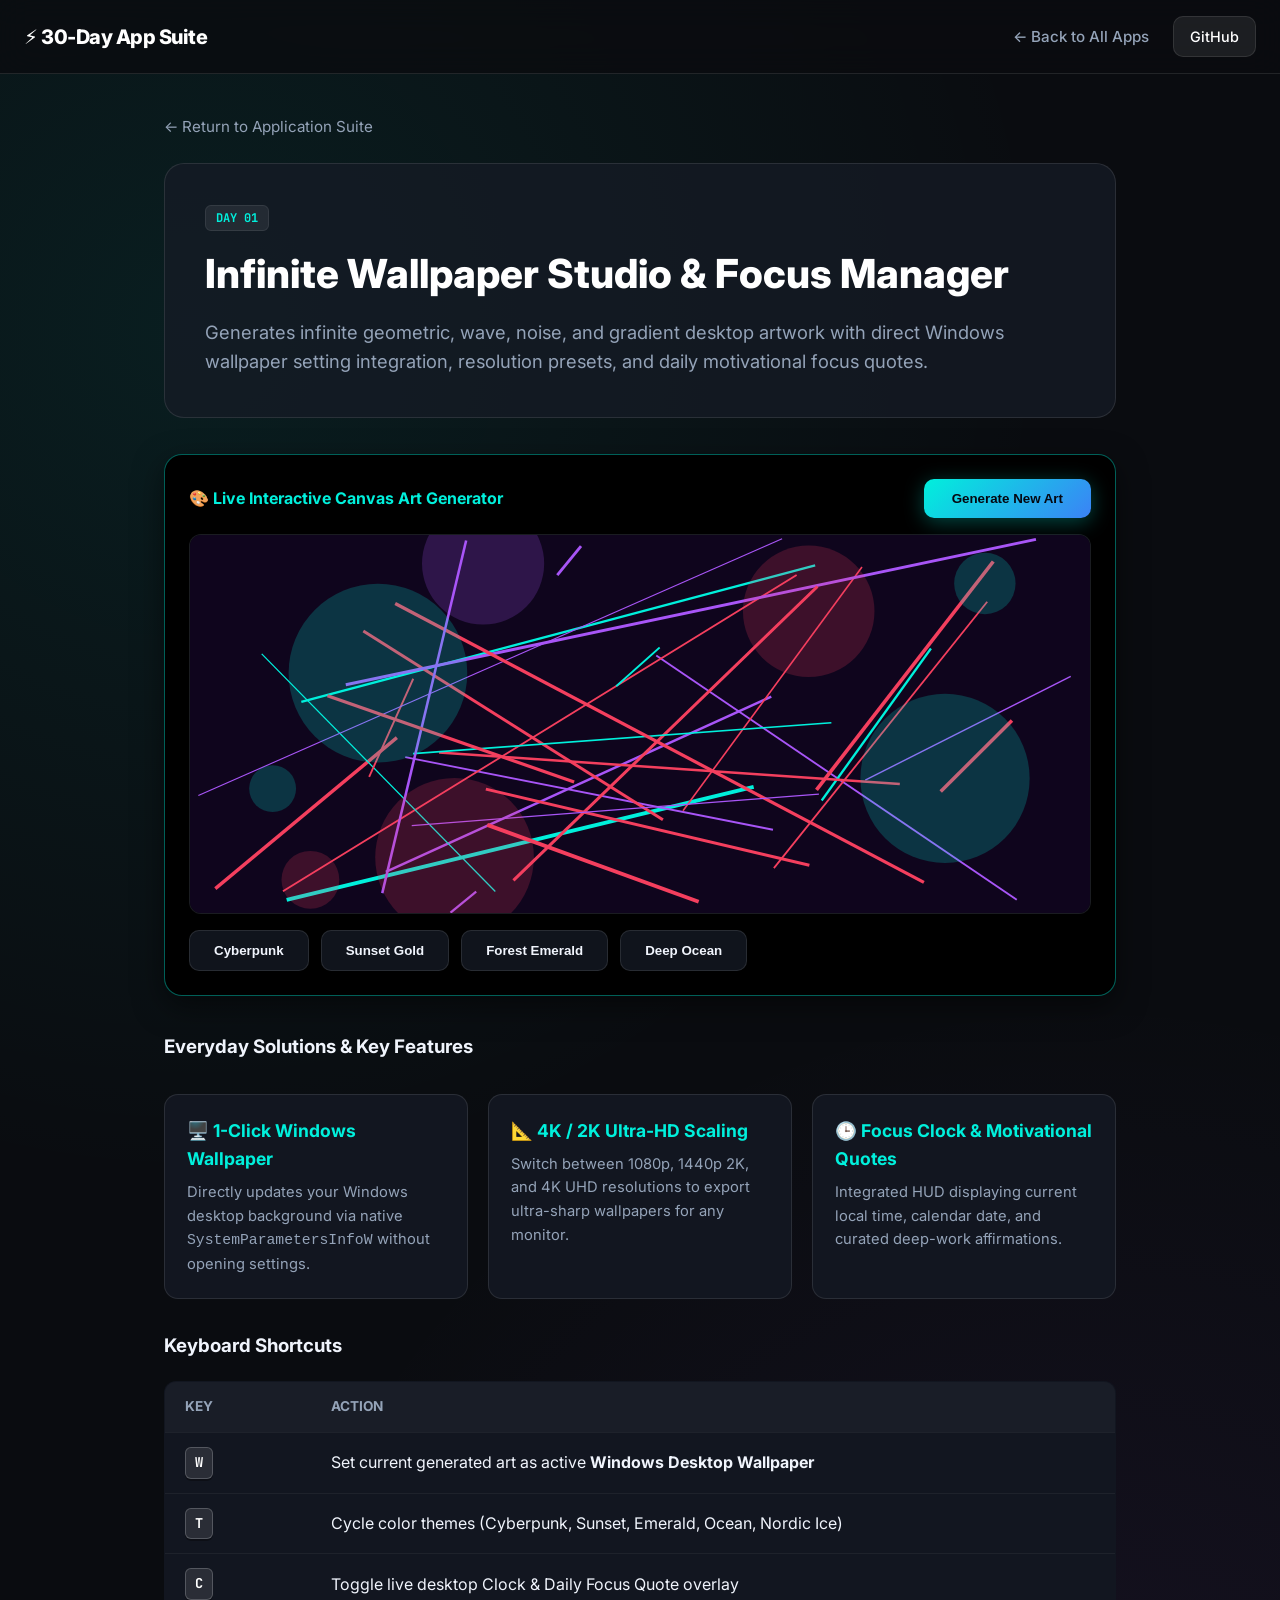
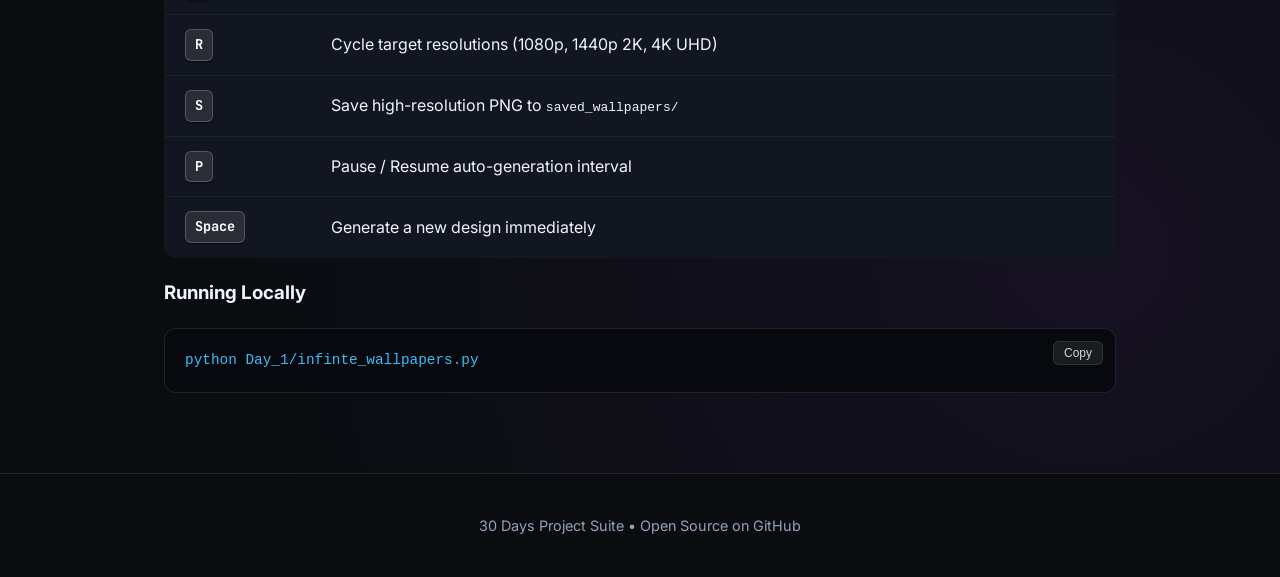
==== apps/day1.html @ 2e4862d1 "feat(docs): add interactive static showcase website for all 10 applications" ====
<!DOCTYPE html>
<html lang="en">
<head>
  <meta charset="UTF-8">
  <meta name="viewport" content="width=device-width, initial-scale=1.0">
  <title>Day 1: Infinite Wallpaper Studio | Project Showcase</title>
  <link rel="stylesheet" href="../assets/css/style.css">
  <link href="https://fonts.googleapis.com/css2?family=Inter:wght@400;600;700;800&family=JetBrains+Mono:wght@500;700&display=swap" rel="stylesheet">
</head>
<body>

  <header>
    <div class="nav-container">
      <a href="../index.html" class="logo">
        <span>⚡ 30-Day App Suite</span>
      </a>
      <nav>
        <ul>
          <li><a href="../index.html">← Back to All Apps</a></li>
          <li><a href="https://github.com/AryanXCode646/7_days_cool_-projects" target="_blank" class="github-btn">GitHub</a></li>
        </ul>
      </nav>
    </div>
  </header>

  <main class="detail-container">
    <a href="../index.html" class="back-link">← Return to Application Suite</a>

    <div class="detail-header">
      <span class="day-badge">DAY 01</span>
      <h1>Infinite Wallpaper Studio & Focus Manager</h1>
      <p>Generates infinite geometric, wave, noise, and gradient desktop artwork with direct Windows wallpaper setting integration, resolution presets, and daily motivational focus quotes.</p>
    </div>

    <!-- Live Interactive Wallpaper Generator -->
    <div class="demo-container">
      <div class="demo-header">
        <span class="demo-title">🎨 Live Interactive Canvas Art Generator</span>
        <button class="btn-primary" onclick="generateWebArt()">Generate New Art</button>
      </div>
      <canvas id="wallpaperCanvas" class="demo-canvas"></canvas>
      <div class="demo-controls">
        <button class="btn-secondary" onclick="setPalette('cyberpunk')">Cyberpunk</button>
        <button class="btn-secondary" onclick="setPalette('sunset')">Sunset Gold</button>
        <button class="btn-secondary" onclick="setPalette('emerald')">Forest Emerald</button>
        <button class="btn-secondary" onclick="setPalette('ocean')">Deep Ocean</button>
      </div>
    </div>

    <h3>Everyday Solutions & Key Features</h3>
    <div class="feature-grid">
      <div class="feature-box">
        <h4>🖥️ 1-Click Windows Wallpaper</h4>
        <p>Directly updates your Windows desktop background via native <code>SystemParametersInfoW</code> without opening settings.</p>
      </div>
      <div class="feature-box">
        <h4>📐 4K / 2K Ultra-HD Scaling</h4>
        <p>Switch between 1080p, 1440p 2K, and 4K UHD resolutions to export ultra-sharp wallpapers for any monitor.</p>
      </div>
      <div class="feature-box">
        <h4>🕒 Focus Clock & Motivational Quotes</h4>
        <p>Integrated HUD displaying current local time, calendar date, and curated deep-work affirmations.</p>
      </div>
    </div>

    <h3>Keyboard Shortcuts</h3>
    <table class="shortcut-table">
      <thead>
        <tr><th>Key</th><th>Action</th></tr>
      </thead>
      <tbody>
        <tr><td><span class="key-kbd">W</span></td><td>Set current generated art as active <strong>Windows Desktop Wallpaper</strong></td></tr>
        <tr><td><span class="key-kbd">T</span></td><td>Cycle color themes (Cyberpunk, Sunset, Emerald, Ocean, Nordic Ice)</td></tr>
        <tr><td><span class="key-kbd">C</span></td><td>Toggle live desktop Clock & Daily Focus Quote overlay</td></tr>
        <tr><td><span class="key-kbd">R</span></td><td>Cycle target resolutions (1080p, 1440p 2K, 4K UHD)</td></tr>
        <tr><td><span class="key-kbd">S</span></td><td>Save high-resolution PNG to <code>saved_wallpapers/</code></td></tr>
        <tr><td><span class="key-kbd">P</span></td><td>Pause / Resume auto-generation interval</td></tr>
        <tr><td><span class="key-kbd">Space</span></td><td>Generate a new design immediately</td></tr>
      </tbody>
    </table>

    <h3>Running Locally</h3>
    <div class="code-block">
      <button class="copy-btn" onclick="copyToClipboard('python Day_1/infinte_wallpapers.py', this)">Copy</button>
      <pre>python Day_1/infinte_wallpapers.py</pre>
    </div>
  </main>

  <footer>
    <p>30 Days Project Suite • Open Source on GitHub</p>
  </footer>

  <script src="../assets/js/main.js"></script>
  <script>
    let currentPalette = 'cyberpunk';
    const palettes = {
      cyberpunk: ['#0f051d', '#00f0dc', '#f43f5e', '#a855f7'],
      sunset: ['#1c0c05', '#f59e0b', '#ef4444', '#ffd700'],
      emerald: ['#03170e', '#10b981', '#34d399', '#059669'],
      ocean: ['#05131f', '#0ea5e9', '#38bdf8', '#0284c7']
    };

    function setPalette(name) {
      currentPalette = name;
      generateWebArt();
    }

    function generateWebArt() {
      const canvas = document.getElementById('wallpaperCanvas');
      if (!canvas) return;
      const ctx = canvas.getContext('2d');
      canvas.width = canvas.clientWidth;
      canvas.height = canvas.clientHeight;
      const colors = palettes[currentPalette];

      ctx.fillStyle = colors[0];
      ctx.fillRect(0, 0, canvas.width, canvas.height);

      for (let i = 0; i < 30; i++) {
        ctx.strokeStyle = colors[1 + Math.floor(Math.random() * (colors.length - 1))];
        ctx.lineWidth = 1 + Math.random() * 3;
        ctx.beginPath();
        ctx.moveTo(Math.random() * canvas.width, Math.random() * canvas.height);
        ctx.lineTo(Math.random() * canvas.width, Math.random() * canvas.height);
        ctx.stroke();
      }

      for (let i = 0; i < 8; i++) {
        ctx.fillStyle = colors[1 + Math.floor(Math.random() * (colors.length - 1))] + '33';
        ctx.beginPath();
        ctx.arc(Math.random() * canvas.width, Math.random() * canvas.height, 20 + Math.random() * 80, 0, Math.PI * 2);
        ctx.fill();
      }
    }

    window.onload = generateWebArt;
  </script>
</body>
</html>
---- assets/css/style.css ----
:root {
  --bg-primary: #0a0c10;
  --bg-secondary: #121620;
  --bg-card: rgba(22, 27, 38, 0.75);
  --bg-card-hover: rgba(30, 38, 54, 0.9);
  --border-color: rgba(255, 255, 255, 0.1);
  --border-glow: rgba(0, 240, 220, 0.4);
  --text-main: #f0f4fc;
  --text-muted: #94a3b8;
  --accent-cyan: #00f0dc;
  --accent-blue: #3b82f6;
  --accent-purple: #a855f7;
  --accent-amber: #f59e0b;
  --accent-emerald: #10b981;
  --accent-rose: #f43f5e;
  --font-sans: 'Inter', system-ui, -apple-system, BlinkMacSystemFont, 'Segoe UI', Roboto, sans-serif;
  --font-mono: 'JetBrains Mono', 'Fira Code', Consolas, monospace;
}

* {
  box-sizing: border-box;
  margin: 0;
  padding: 0;
}

body {
  font-family: var(--font-sans);
  background-color: var(--bg-primary);
  color: var(--text-main);
  line-height: 1.6;
  overflow-x: hidden;
  background-image: 
    radial-gradient(circle at 15% 15%, rgba(0, 240, 220, 0.08) 0%, transparent 40%),
    radial-gradient(circle at 85% 85%, rgba(168, 85, 247, 0.08) 0%, transparent 40%);
  min-height: 100vh;
}

a {
  color: var(--accent-cyan);
  text-decoration: none;
  transition: all 0.2s ease;
}

a:hover {
  color: #fff;
  text-shadow: 0 0 10px var(--accent-cyan);
}

/* ---------------- HEADER & NAV ---------------- */
header {
  position: sticky;
  top: 0;
  z-index: 1000;
  backdrop-filter: blur(16px);
  -webkit-backdrop-filter: blur(16px);
  background: rgba(10, 12, 16, 0.8);
  border-bottom: 1px solid var(--border-color);
}

.nav-container {
  max-width: 1280px;
  margin: 0 auto;
  padding: 16px 24px;
  display: flex;
  justify-content: space-between;
  align-items: center;
}

.logo {
  font-size: 1.25rem;
  font-weight: 800;
  letter-spacing: -0.5px;
  display: flex;
  align-items: center;
  gap: 10px;
  color: #fff;
}

.logo-badge {
  background: linear-gradient(135deg, var(--accent-cyan), var(--accent-blue));
  color: #000;
  font-size: 0.75rem;
  font-weight: 800;
  padding: 2px 8px;
  border-radius: 6px;
}

nav ul {
  display: flex;
  list-style: none;
  gap: 24px;
  align-items: center;
}

nav ul li a {
  color: var(--text-muted);
  font-size: 0.95rem;
  font-weight: 500;
}

nav ul li a:hover, nav ul li a.active {
  color: var(--text-main);
}

.github-btn {
  display: inline-flex;
  align-items: center;
  gap: 8px;
  background: rgba(255, 255, 255, 0.08);
  padding: 8px 16px;
  border-radius: 10px;
  border: 1px solid var(--border-color);
  font-size: 0.9rem;
  color: #fff;
}

.github-btn:hover {
  background: rgba(255, 255, 255, 0.15);
  border-color: var(--accent-cyan);
}

/* ---------------- HERO SECTION ---------------- */
.hero {
  max-width: 1280px;
  margin: 0 auto;
  padding: 70px 24px 50px;
  text-align: center;
}

.badge-tag {
  display: inline-flex;
  align-items: center;
  gap: 8px;
  padding: 6px 14px;
  background: rgba(0, 240, 220, 0.1);
  border: 1px solid rgba(0, 240, 220, 0.3);
  border-radius: 9999px;
  font-size: 0.85rem;
  font-weight: 600;
  color: var(--accent-cyan);
  margin-bottom: 20px;
}

.hero h1 {
  font-size: 3.2rem;
  font-weight: 800;
  line-height: 1.15;
  letter-spacing: -1px;
  margin-bottom: 18px;
  background: linear-gradient(135deg, #ffffff 0%, #cbd5e1 50%, var(--accent-cyan) 100%);
  -webkit-background-clip: text;
  -webkit-text-fill-color: transparent;
}

.hero p {
  font-size: 1.2rem;
  color: var(--text-muted);
  max-width: 750px;
  margin: 0 auto 32px;
}

.hero-actions {
  display: flex;
  justify-content: center;
  gap: 16px;
  flex-wrap: wrap;
}

.btn-primary {
  background: linear-gradient(135deg, var(--accent-cyan), var(--accent-blue));
  color: #050811;
  font-weight: 700;
  padding: 12px 28px;
  border-radius: 10px;
  display: inline-flex;
  align-items: center;
  gap: 8px;
  border: none;
  cursor: pointer;
  box-shadow: 0 4px 20px rgba(0, 240, 220, 0.3);
  transition: all 0.2s ease;
}

.btn-primary:hover {
  transform: translateY(-2px);
  box-shadow: 0 6px 28px rgba(0, 240, 220, 0.45);
  color: #000;
}

.btn-secondary {
  background: var(--bg-card);
  color: var(--text-main);
  font-weight: 600;
  padding: 12px 24px;
  border-radius: 10px;
  border: 1px solid var(--border-color);
  display: inline-flex;
  align-items: center;
  gap: 8px;
  cursor: pointer;
  transition: all 0.2s ease;
}

.btn-secondary:hover {
  background: var(--bg-card-hover);
  border-color: rgba(255, 255, 255, 0.3);
  color: #fff;
}

/* ---------------- GRID & APP CARDS ---------------- */
.section-container {
  max-width: 1280px;
  margin: 0 auto;
  padding: 40px 24px 80px;
}

.section-header {
  text-align: center;
  margin-bottom: 45px;
}

.section-header h2 {
  font-size: 2.2rem;
  font-weight: 800;
  margin-bottom: 10px;
}

.section-header p {
  color: var(--text-muted);
  font-size: 1.05rem;
}

.apps-grid {
  display: grid;
  grid-template-columns: repeat(auto-fill, minmax(360px, 1fr));
  gap: 28px;
}

.app-card {
  background: var(--bg-card);
  border: 1px solid var(--border-color);
  border-radius: 18px;
  padding: 28px;
  display: flex;
  flex-direction: column;
  justify-content: space-between;
  backdrop-filter: blur(12px);
  -webkit-backdrop-filter: blur(12px);
  transition: all 0.3s cubic-bezier(0.16, 1, 0.3, 1);
  position: relative;
  overflow: hidden;
}

.app-card::before {
  content: '';
  position: absolute;
  top: 0;
  left: 0;
  right: 0;
  height: 3px;
  background: linear-gradient(90deg, var(--card-accent, var(--accent-cyan)), transparent);
  opacity: 0;
  transition: opacity 0.3s ease;
}

.app-card:hover {
  transform: translateY(-5px);
  background: var(--bg-card-hover);
  border-color: var(--card-border-hover, var(--border-glow));
  box-shadow: 0 12px 36px rgba(0, 0, 0, 0.4);
}

.app-card:hover::before {
  opacity: 1;
}

.card-top {
  display: flex;
  justify-content: space-between;
  align-items: flex-start;
  margin-bottom: 16px;
}

.day-badge {
  font-family: var(--font-mono);
  font-size: 0.75rem;
  font-weight: 700;
  padding: 4px 10px;
  border-radius: 6px;
  background: rgba(255, 255, 255, 0.07);
  color: var(--card-accent, var(--accent-cyan));
  border: 1px solid rgba(255, 255, 255, 0.08);
}

.app-icon {
  font-size: 2rem;
}

.app-card h3 {
  font-size: 1.35rem;
  font-weight: 700;
  margin-bottom: 10px;
  color: #fff;
}

.app-card p {
  color: var(--text-muted);
  font-size: 0.95rem;
  margin-bottom: 20px;
  line-height: 1.5;
}

.card-tags {
  display: flex;
  flex-wrap: wrap;
  gap: 8px;
  margin-bottom: 24px;
}

.tag {
  font-size: 0.75rem;
  padding: 3px 8px;
  border-radius: 4px;
  background: rgba(255, 255, 255, 0.04);
  color: #cbd5e1;
  border: 1px solid rgba(255, 255, 255, 0.06);
}

.card-footer {
  display: flex;
  align-items: center;
  justify-content: space-between;
  border-top: 1px solid rgba(255, 255, 255, 0.06);
  padding-top: 16px;
}

.card-btn {
  font-size: 0.9rem;
  font-weight: 600;
  color: var(--card-accent, var(--accent-cyan));
  display: inline-flex;
  align-items: center;
  gap: 6px;
}

.card-btn:hover {
  transform: translateX(4px);
}

/* ---------------- DETAIL PAGES ---------------- */
.detail-container {
  max-width: 1000px;
  margin: 40px auto 80px;
  padding: 0 24px;
}

.back-link {
  display: inline-flex;
  align-items: center;
  gap: 8px;
  color: var(--text-muted);
  font-size: 0.95rem;
  margin-bottom: 24px;
}

.back-link:hover {
  color: var(--accent-cyan);
}

.detail-header {
  background: var(--bg-card);
  border: 1px solid var(--border-color);
  border-radius: 20px;
  padding: 40px;
  margin-bottom: 36px;
  position: relative;
  overflow: hidden;
}

.detail-header h1 {
  font-size: 2.5rem;
  font-weight: 800;
  margin: 12px 0;
  color: #fff;
}

.detail-header p {
  font-size: 1.15rem;
  color: var(--text-muted);
  max-width: 800px;
}

.feature-grid {
  display: grid;
  grid-template-columns: repeat(auto-fit, minmax(280px, 1fr));
  gap: 20px;
  margin: 32px 0;
}

.feature-box {
  background: var(--bg-secondary);
  border: 1px solid var(--border-color);
  border-radius: 14px;
  padding: 22px;
}

.feature-box h4 {
  font-size: 1.1rem;
  font-weight: 700;
  color: var(--accent-cyan);
  margin-bottom: 8px;
  display: flex;
  align-items: center;
  gap: 8px;
}

.feature-box p {
  color: var(--text-muted);
  font-size: 0.92rem;
}

.shortcut-table {
  width: 100%;
  border-collapse: collapse;
  margin: 20px 0;
  background: var(--bg-secondary);
  border-radius: 12px;
  overflow: hidden;
  border: 1px solid var(--border-color);
}

.shortcut-table th, .shortcut-table td {
  padding: 14px 20px;
  text-align: left;
  border-bottom: 1px solid rgba(255, 255, 255, 0.05);
}

.shortcut-table th {
  background: rgba(255, 255, 255, 0.03);
  font-size: 0.85rem;
  text-transform: uppercase;
  color: var(--text-muted);
}

.key-kbd {
  display: inline-block;
  padding: 4px 9px;
  background: rgba(255, 255, 255, 0.1);
  border: 1px solid rgba(255, 255, 255, 0.2);
  border-radius: 6px;
  font-family: var(--font-mono);
  font-weight: 700;
  font-size: 0.85rem;
  color: #fff;
  box-shadow: 0 2px 0 rgba(0, 0, 0, 0.3);
}

/* ---------------- INTERACTIVE LIVE DEMO BOX ---------------- */
.demo-container {
  background: #000;
  border: 1px solid var(--border-glow);
  border-radius: 18px;
  padding: 24px;
  margin: 36px 0;
  box-shadow: 0 10px 30px rgba(0, 0, 0, 0.5);
}

.demo-header {
  display: flex;
  justify-content: space-between;
  align-items: center;
  margin-bottom: 16px;
}

.demo-title {
  font-weight: 700;
  color: var(--accent-cyan);
  display: flex;
  align-items: center;
  gap: 8px;
}

.demo-canvas {
  width: 100%;
  height: 380px;
  background: #07090e;
  border-radius: 12px;
  border: 1px solid rgba(255, 255, 255, 0.08);
  display: block;
  cursor: crosshair;
}

.demo-controls {
  display: flex;
  gap: 12px;
  margin-top: 16px;
  flex-wrap: wrap;
}

/* Code Snippet Block */
.code-block {
  background: #07090e;
  border: 1px solid var(--border-color);
  border-radius: 12px;
  padding: 20px;
  font-family: var(--font-mono);
  font-size: 0.9rem;
  color: #38bdf8;
  position: relative;
  overflow-x: auto;
  margin: 20px 0;
}

.copy-btn {
  position: absolute;
  top: 12px;
  right: 12px;
  background: rgba(255, 255, 255, 0.08);
  border: 1px solid var(--border-color);
  color: #cbd5e1;
  padding: 4px 10px;
  border-radius: 6px;
  font-size: 0.75rem;
  cursor: pointer;
}

.copy-btn:hover {
  background: rgba(255, 255, 255, 0.2);
  color: #fff;
}

/* Footer */
footer {
  border-top: 1px solid var(--border-color);
  background: var(--bg-primary);
  padding: 40px 24px;
  text-align: center;
  color: var(--text-muted);
  font-size: 0.9rem;
}

@media (max-width: 768px) {
  .hero h1 { font-size: 2.2rem; }
  .apps-grid { grid-template-columns: 1fr; }
  .detail-header { padding: 24px; }
  .detail-header h1 { font-size: 1.8rem; }
}
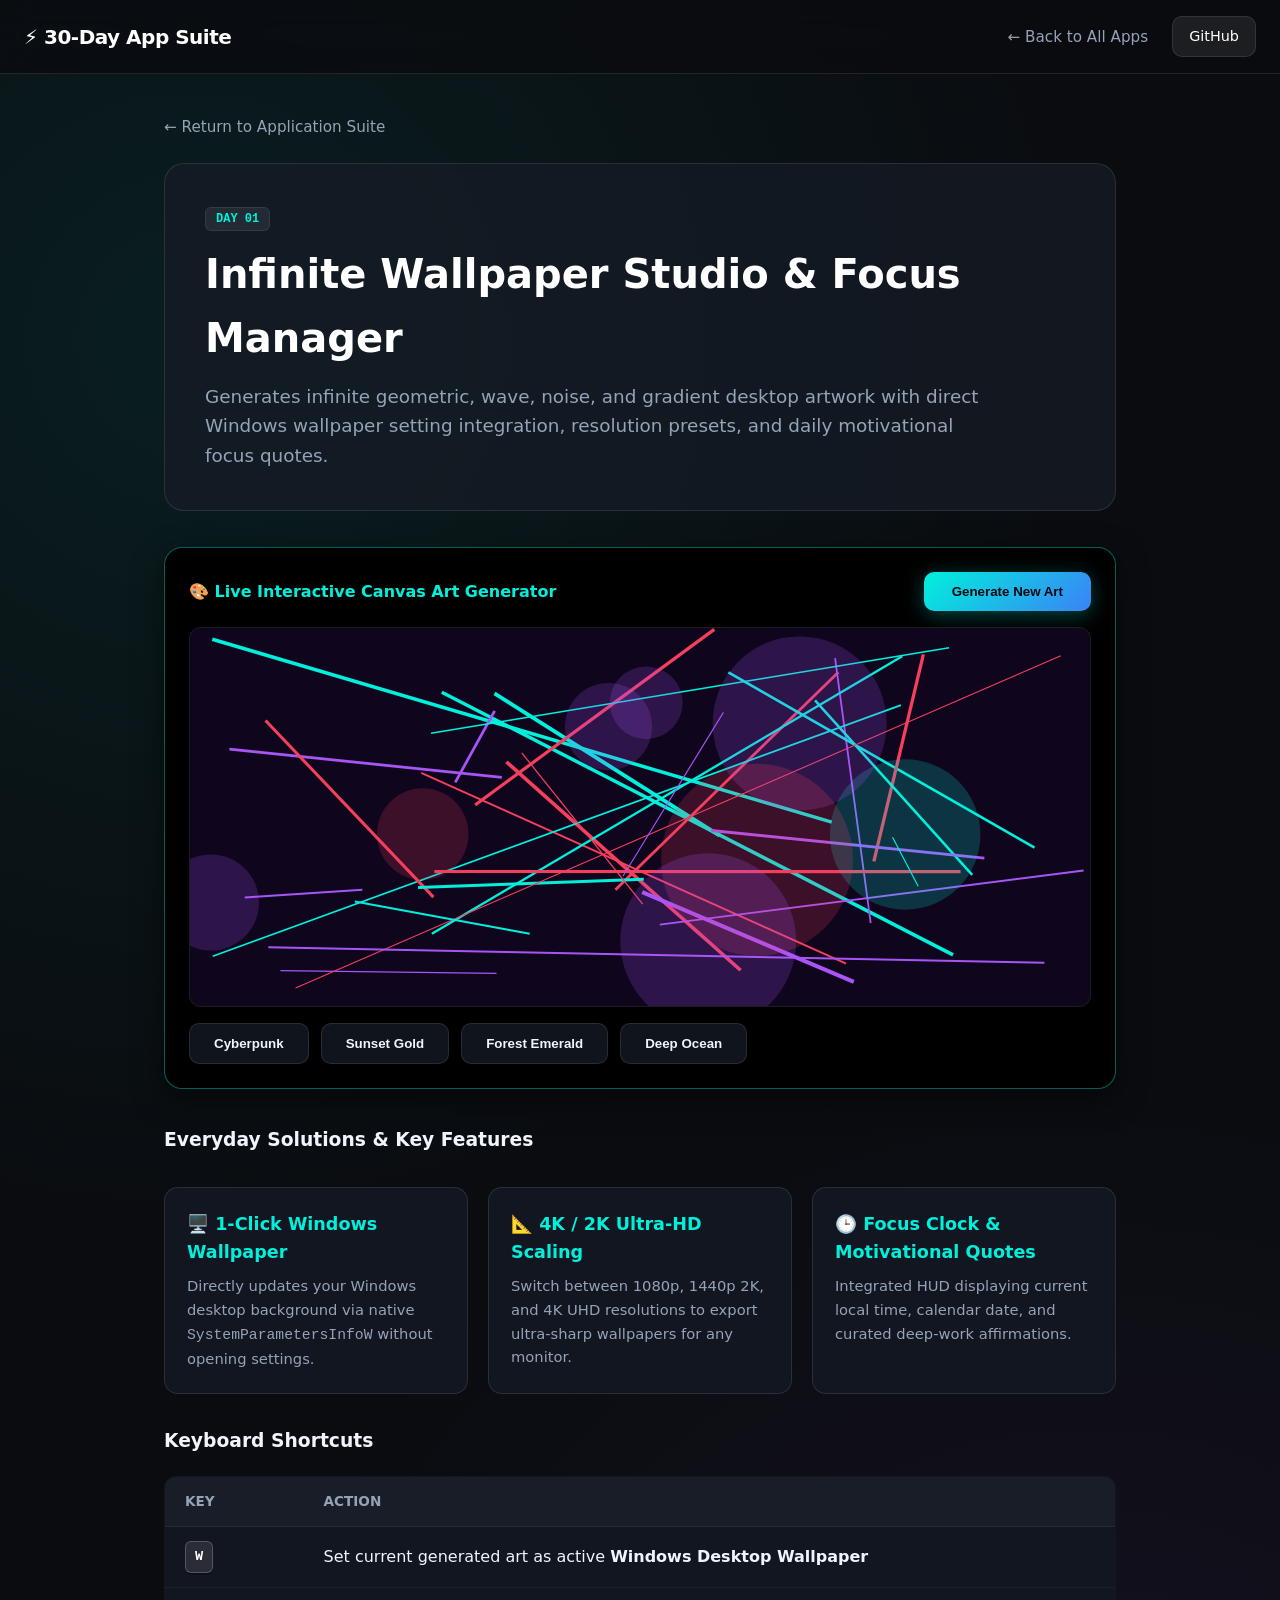
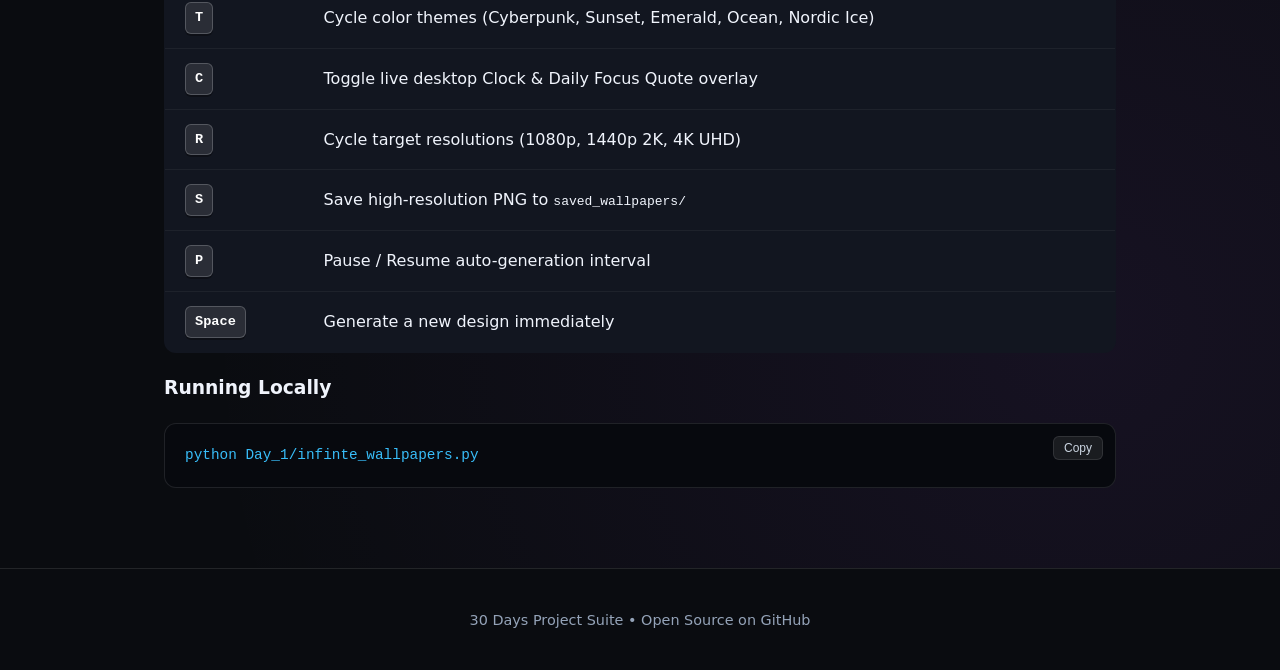
==== commit 8d7e7828: "security: add CSP headers, permissions policies, referrer protections, and purge runtime user logs" ====
--- a/apps/day1.html
+++ b/apps/day1.html
@@ -3,6 +3,14 @@
 <head>
   <meta charset="UTF-8">
   <meta name="viewport" content="width=device-width, initial-scale=1.0">
+  <!-- Comprehensive Web Security & Privacy Policies -->
+  <meta http-equiv="Content-Security-Policy" content="default-src 'self'; script-src 'self' 'unsafe-inline'; style-src 'self' 'unsafe-inline' https://fonts.googleapis.com; font-src 'self' https://fonts.gstatic.com; img-src 'self' data:; connect-src 'none'; object-src 'none'; base-uri 'self'; form-action 'self'; frame-ancestors 'none';">
+  <meta name="referrer" content="no-referrer">
+  <meta http-equiv="Permissions-Policy" content="camera=(), microphone=(), geolocation=(), payment=(), usb=(), display-capture=(), interest-cohort=()">
+  <meta http-equiv="X-Content-Type-Options" content="nosniff">
+  <meta http-equiv="X-Frame-Options" content="DENY">
+  <meta http-equiv="Cross-Origin-Opener-Policy" content="same-origin">
+  
   <title>Day 1: Infinite Wallpaper Studio | Project Showcase</title>
   <link rel="stylesheet" href="../assets/css/style.css">
   <link href="https://fonts.googleapis.com/css2?family=Inter:wght@400;600;700;800&family=JetBrains+Mono:wght@500;700&display=swap" rel="stylesheet">
